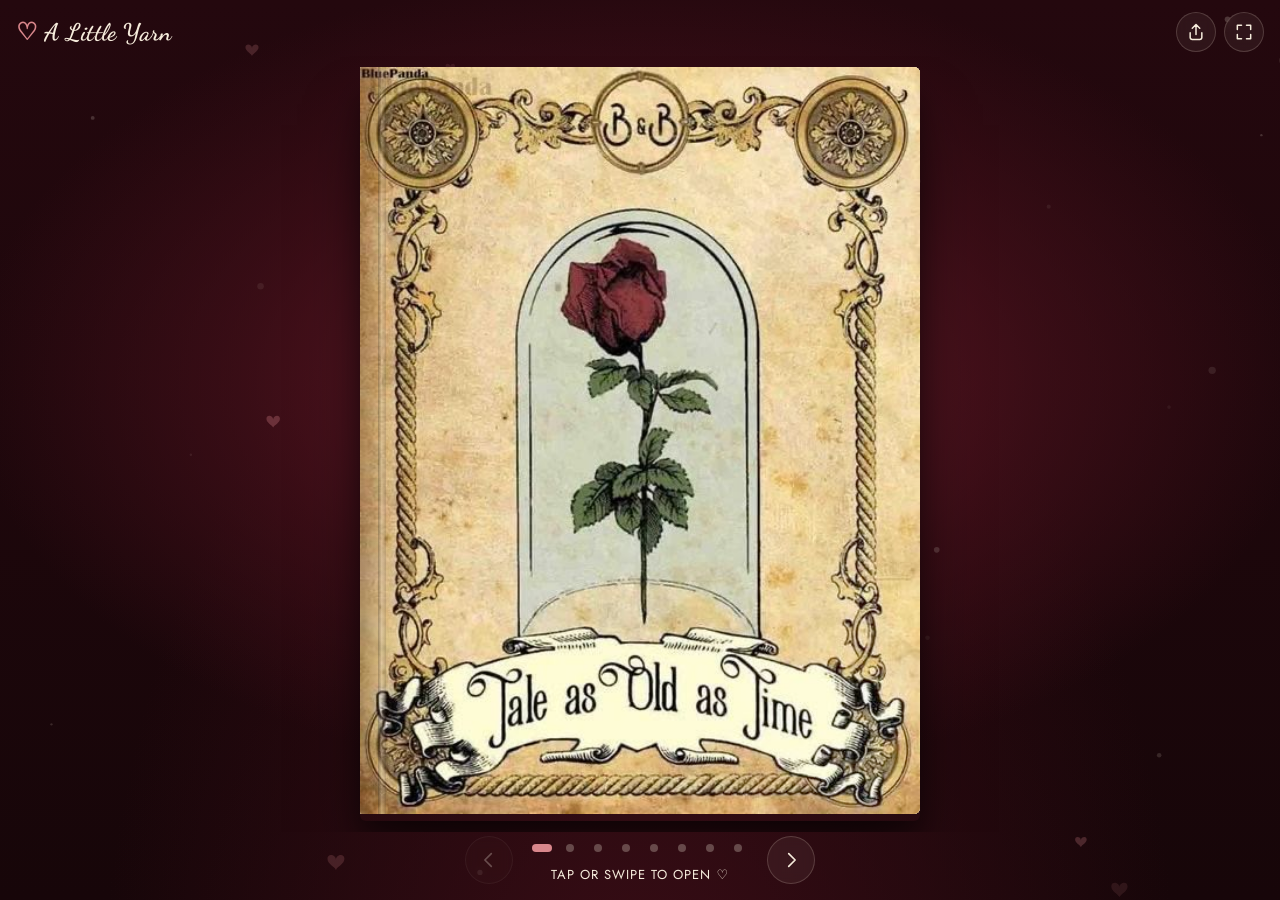
==== index.html @ ace7af51 "Add flip-through booklet site for the bear-ear hood scarf A small static site that shows the product" ====
<!doctype html>
<html lang="en">
<head>
  <meta charset="utf-8" />
  <meta name="viewport" content="width=device-width, initial-scale=1, viewport-fit=cover" />
  <title>A Little Yarn, A Lot of Love</title>
  <meta name="description" content="A tiny handmade booklet: meet the burgundy bear-ear hood scarf, made stitch by stitch with a whole lot of love. 690 EGP with free delivery." />
  <meta name="theme-color" content="#2a0a10" />
  <meta property="og:title" content="A Little Yarn, A Lot of Love ♡" />
  <meta property="og:description" content="Meet your new favorite cuddle buddy. Handmade bear-ear hood scarf, 690 EGP, free delivery." />
  <meta property="og:type" content="website" />
  <meta property="og:url" content="https://abdulrahman-47.github.io/card/" />
  <meta property="og:image" content="https://abdulrahman-47.github.io/card/assets/images/cover.jpg" />
  <meta name="twitter:card" content="summary_large_image" />
  <link rel="icon" href="data:image/svg+xml,%3Csvg xmlns='http://www.w3.org/2000/svg' viewBox='0 0 100 100'%3E%3Ctext y='.9em' font-size='90'%3E%F0%9F%A7%B6%3C/text%3E%3C/svg%3E" />
  <link rel="preconnect" href="https://fonts.googleapis.com" />
  <link rel="preconnect" href="https://fonts.gstatic.com" crossorigin />
  <link href="https://fonts.googleapis.com/css2?family=Caveat:wght@500;700&family=Cormorant+Garamond:ital,wght@0,500;0,600;0,700;1,500&family=Dancing+Script:wght@600;700&family=Jost:wght@400;500&display=swap" rel="stylesheet" />
  <link rel="stylesheet" href="assets/css/style.css" />
  <script>document.documentElement.classList.add('js');</script>
</head>
<body>
  <canvas class="sky" id="sky" aria-hidden="true"></canvas>

  <div class="app">
    <header class="topbar">
      <p class="brand"><span class="brand__heart" aria-hidden="true">♡</span> A Little Yarn</p>
      <div class="topbar__actions">
        <button class="icon-btn" id="shareBtn" type="button" aria-label="Share this booklet" title="Share">
          <svg viewBox="0 0 24 24" aria-hidden="true"><path d="M12 3v12M7.5 7.5 12 3l4.5 4.5M5 13v5.5A2.5 2.5 0 0 0 7.5 21h9a2.5 2.5 0 0 0 2.5-2.5V13" /></svg>
        </button>
        <button class="icon-btn" id="fsBtn" type="button" aria-label="Full screen" title="Full screen">
          <svg viewBox="0 0 24 24" aria-hidden="true"><path d="M4 9V4h5M20 9V4h-5M4 15v5h5M20 15v5h-5" /></svg>
        </button>
      </div>
    </header>

    <main class="stage" id="stage">
      <div class="book" id="book" aria-roledescription="booklet" aria-label="A Little Yarn, A Lot of Love booklet">
        <div class="book__shadow" aria-hidden="true"></div>
        <div class="cast cast--left" aria-hidden="true"></div>
        <div class="cast cast--right" aria-hidden="true"></div>

        <!-- 1 · Cover -->
        <article class="page page--cover" data-title="Cover">
          <img class="cover__art" src="assets/images/cover.jpg" alt="Tale as Old as Time: a red rose under a glass dome in a vintage golden frame" />
          <div class="cover__shine" aria-hidden="true"></div>
        </article>

        <!-- 2 · A little letter -->
        <article class="page page--paper page--letter" data-title="A little letter">
          <div class="letter">
            <p class="letter__kicker reveal rise">Once upon a winter…</p>
            <h2 class="letter__hello reveal rise" style="--d: .1s">Dear you,</h2>
            <p class="reveal rise" style="--d: .2s">This is a tale as old as time: chilly evenings, warm tea, and the cozy things we make for the ones we love.</p>
            <p class="reveal rise" style="--d: .3s">Every loop here was made by hand, stitch by stitch, with patience and a whole lot of heart.</p>
            <p class="reveal rise" style="--d: .4s">Turn the page and meet your new favorite cuddle buddy.</p>
            <p class="letter__sign reveal rise" style="--d: .55s">With love <span aria-hidden="true">♡</span></p>
          </div>
          <img class="sticker sticker--ball reveal pop" style="--d: .7s" src="assets/images/sticker-ball.webp" alt="" />
        </article>

        <!-- 3 · Meet the scarf -->
        <article class="page page--paper page--meet" data-title="Meet your cuddle buddy">
          <h2 class="p-title reveal rise">A Little Yarn,<br />A Lot of Love <span class="heart" aria-hidden="true">♡</span></h2>
          <figure class="photo photo--model reveal drop" style="--rot: -3deg; --d: .15s">
            <span class="tape" aria-hidden="true"></span>
            <img src="assets/images/model.jpg" alt="A girl wearing the burgundy hooded scarf with cream bear-ear pom-poms" />
          </figure>
          <div class="meet__text">
            <p class="lead reveal rise" style="--d: .3s">Meet your new favorite cuddle buddy!</p>
            <p class="reveal rise" style="--d: .4s">Made stitch by stitch with soft, cozy yarn and a whole lot of love.</p>
            <p class="reveal rise" style="--d: .5s">Handmade to keep you warm and stay by your side every winter. <span class="heart" aria-hidden="true">♡</span></p>
          </div>
          <img class="sticker sticker--bear reveal pop" style="--d: .75s" src="assets/images/sticker-bear.webp" alt="" />
        </article>

        <!-- 4 · Big hugs -->
        <article class="page page--paper page--hug" data-title="Big hugs">
          <h2 class="p-title reveal rise">Our arms are long<br />enough to hug you! <span class="heart" aria-hidden="true">♡</span></h2>
          <figure class="photo photo--front reveal drop" style="--rot: -4deg; --d: .15s">
            <span class="tape" aria-hidden="true"></span>
            <img src="assets/images/mannequin-front.jpg" alt="The hood scarf on a mannequin, front view, wrapped once around the neck" />
            <figcaption>front ♡</figcaption>
          </figure>
          <figure class="photo photo--back reveal drop" style="--rot: 3.5deg; --d: .3s">
            <span class="tape tape--alt" aria-hidden="true"></span>
            <img src="assets/images/mannequin-back.jpg" alt="The hood scarf on a mannequin, back view, showing the bear-ear pom-poms" />
            <figcaption>back ♡</figcaption>
          </figure>
          <img class="sticker sticker--girl reveal pop" style="--d: .6s" src="assets/images/sticker-girl.webp" alt="" />
          <p class="scribble reveal rise" style="--d: .8s">wrap it, tie it, hug it!</p>
        </article>

        <!-- 5 · The little details -->
        <article class="page page--paper page--details" data-title="The little details">
          <h2 class="p-title reveal rise">The Little Details</h2>
          <p class="scribble scribble--ears reveal rise" style="--d: .45s">look at those<br />little bear ears!
            <svg class="scribble__arrow" viewBox="0 0 60 30" aria-hidden="true"><path d="M3 22c14-14 32-18 50-10M45 5l9 7-11 4" /></svg>
          </p>
          <figure class="photo photo--closeup reveal drop" style="--rot: 3deg; --d: .15s">
            <span class="tape" aria-hidden="true"></span>
            <img src="assets/images/closeup.jpg" alt="Close-up of a cream pom-pom ear on the plush burgundy hood" />
          </figure>
          <ul class="features">
            <li class="reveal rise" style="--d: .3s"><b>Bear-ear pom-poms</b>, because cute matters</li>
            <li class="reveal rise" style="--d: .4s"><b>A cozy hood</b> that keeps your ears warm</li>
            <li class="reveal rise" style="--d: .5s"><b>Extra-long ends</b> to wrap, tie &amp; hug</li>
            <li class="reveal rise" style="--d: .6s"><b>Plush, velvety yarn</b>, soft as a cloud</li>
          </ul>
          <div class="care reveal rise" style="--d: .7s">
            <h3>Love it longer</h3>
            <p>Hand wash cold · Lay flat to dry<br />Cuddle often <span aria-hidden="true">♡</span></p>
          </div>
          <img class="sticker sticker--yarn reveal pop" style="--d: .85s" src="assets/images/sticker-yarn.webp" alt="" />
        </article>

        <!-- 6 · The tag (barcode) -->
        <article class="page page--tag" data-title="Your little tag">
          <div class="tag-frame">
            <img src="assets/images/barcode-frame.jpg" alt="" />
            <div class="tag">
              <p class="tag__kicker reveal rise">handmade</p>
              <p class="tag__name reveal rise" style="--d: .1s">Bear Hood Scarf</p>
              <div class="tag__slot">
                <div class="barcode" id="barcode" role="img" aria-label="Product barcode">
                  <span class="barcode__laser" aria-hidden="true"></span>
                </div>
              </div>
              <p class="tag__scan reveal rise" style="--d: .9s">scan for a warm hug ♡</p>
            </div>
          </div>
        </article>

        <!-- 7 · Wrapped in love + price -->
        <article class="page page--end" data-title="Price &amp; delivery">
          <p class="end__ever reveal rise">…and they stayed warm, happily ever after.</p>
          <img class="end__art" src="assets/images/wrapped-in-love.jpg" alt="Two smiling yarn balls hugging: Because you deserve to be wrapped in love" />
          <div class="price reveal rise" style="--d: .25s">
            <p class="price__tag"><span class="price__label">only</span> <span class="price__num" id="priceNum" data-value="690">690</span> <span class="price__cur">EGP</span></p>
            <p class="price__ship">
              <svg viewBox="0 0 24 24" aria-hidden="true"><path d="M2.5 6.5h11v9h-11zM13.5 9.5h4l3 3.2v2.8h-7" /><circle cx="6.5" cy="17" r="1.8" /><circle cx="17" cy="17" r="1.8" /></svg>
              Free delivery to your door
            </p>
          </div>
          <div class="hearts" id="hearts" aria-hidden="true"></div>
        </article>

        <!-- 8 · Back cover -->
        <article class="page page--back" data-title="Back cover">
          <div class="back__frame">
            <svg class="back__emblem" viewBox="0 0 96 72" aria-hidden="true">
              <circle class="back__ball" cx="30" cy="42" r="19" />
              <path class="back__wrap" d="M15 31c8-4 22-3 32 6M12 42c10-7 26-6 36 4M16 54c8-6 20-6 28 0M24 25c9 7 12 21 7 35M35 24c-6 9-6 24 2 36" />
              <path class="back__strand" d="M49 46c8 4 14-2 18-8 3-4 7-6 10-11M77 27c-7-6-14-1-12 5-4-5-12-2-10 5 1 6 9 10 13 13 5-4 13-10 9-23" />
            </svg>
            <p class="back__kicker">made by hand · given with love</p>
            <h2 class="back__title">Thank you for reading<br />our little book</h2>
            <button class="back__again" type="button" data-goto="0">Read it again <span aria-hidden="true">↺</span></button>
          </div>
        </article>
      </div>

    </main>

    <nav class="controls" aria-label="Booklet pages">
      <button class="nav-btn" id="prevBtn" type="button" aria-label="Previous page">
        <svg viewBox="0 0 24 24" aria-hidden="true"><path d="m14.5 5-7 7 7 7" /></svg>
      </button>
      <div class="progress">
        <div class="dots" id="dots"></div>
        <p class="counter" id="counter" aria-live="polite">Cover</p>
      </div>
      <button class="nav-btn" id="nextBtn" type="button" aria-label="Next page">
        <svg viewBox="0 0 24 24" aria-hidden="true"><path d="m9.5 5 7 7-7 7" /></svg>
      </button>
    </nav>
  </div>

  <div class="loader" id="loader" aria-hidden="true">
    <div class="loader__ball"></div>
    <p>winding the yarn…</p>
  </div>
  <div class="toast" id="toast" role="status" aria-live="polite"></div>

  <script src="assets/js/booklet.js"></script>
</body>
</html>
---- assets/css/style.css ----
/* ==========================================================================
   A Little Yarn, A Lot of Love: a tiny flip-through booklet
   Page content is sized in cqw (1cqw = 1% of the page width), so every page
   keeps the exact same layout on a phone and on a big screen.
   ========================================================================== */

:root {
  --wine: #7a1b2b;
  --wine-bright: #9b2638;
  --wine-deep: #2a0a10;
  --night: #170609;
  --cream: #f6ecdc;
  --paper: #ecdfc6;
  --ink: #4b2c1d;
  --ink-soft: #74503a;
  --gold: #d6b26c;
  --rose: #d9878c;

  --font-script: "Dancing Script", "Brush Script MT", cursive;
  --font-hand: "Caveat", "Segoe Print", cursive;
  --font-serif: "Cormorant Garamond", Georgia, "Times New Roman", serif;
  --font-ui: "Jost", system-ui, -apple-system, "Segoe UI", sans-serif;

  --pw: 400px; /* page width, set by booklet.js */
  --ease-page: cubic-bezier(.45, .05, .25, 1);
}

*,
*::before,
*::after { box-sizing: border-box; }

html,
body { height: 100%; margin: 0; }

body {
  background:
    radial-gradient(ellipse 70% 60% at 50% 42%, #6a1b2a 0%, rgba(74, 17, 28, .6) 45%, transparent 75%),
    radial-gradient(ellipse at 50% 120%, #3a0d16 0%, transparent 60%),
    linear-gradient(180deg, #24080e 0%, var(--night) 100%);
  background-color: var(--night);
  color: var(--cream);
  font-family: var(--font-ui);
  overflow: hidden;
  -webkit-font-smoothing: antialiased;
  -webkit-tap-highlight-color: transparent;
}

button { font: inherit; color: inherit; }

.sky {
  position: fixed;
  inset: 0;
  width: 100%;
  height: 100%;
  pointer-events: none;
  z-index: 0;
}

/* ---------- App shell ---------- */

.app {
  position: relative;
  z-index: 1;
  display: flex;
  flex-direction: column;
  height: 100vh;
  height: 100dvh;
  padding: env(safe-area-inset-top) env(safe-area-inset-right) env(safe-area-inset-bottom) env(safe-area-inset-left);
}

.topbar {
  flex: none;
  display: flex;
  align-items: center;
  justify-content: space-between;
  padding: 12px 16px 4px;
}

.brand {
  margin: 0;
  font-family: var(--font-script);
  font-size: 24px;
  font-weight: 700;
  letter-spacing: .01em;
  color: var(--cream);
}

.brand__heart {
  display: inline-block;
  color: var(--rose);
  animation: beat 2.4s ease-in-out infinite;
}

.topbar__actions { display: flex; gap: 8px; }

.icon-btn,
.nav-btn {
  display: grid;
  place-items: center;
  border: 1px solid rgba(246, 236, 220, .18);
  background: rgba(246, 236, 220, .06);
  border-radius: 999px;
  cursor: pointer;
  transition: background .25s, transform .25s, border-color .25s, opacity .25s;
  backdrop-filter: blur(6px);
  -webkit-backdrop-filter: blur(6px);
}

.icon-btn { width: 40px; height: 40px; }
.nav-btn { width: 48px; height: 48px; flex: none; }

.icon-btn svg,
.nav-btn svg {
  width: 20px;
  height: 20px;
  fill: none;
  stroke: currentColor;
  stroke-width: 1.8;
  stroke-linecap: round;
  stroke-linejoin: round;
}

.nav-btn svg { width: 22px; height: 22px; }

.icon-btn:hover,
.nav-btn:hover:not(:disabled) {
  background: rgba(246, 236, 220, .14);
  border-color: rgba(246, 236, 220, .35);
}

.nav-btn:active:not(:disabled) { transform: scale(.92); }
.nav-btn:disabled { opacity: .3; cursor: default; }

:focus-visible { outline: 2px solid var(--gold); outline-offset: 3px; }

/* ---------- Stage & book ---------- */

.stage {
  position: relative;
  flex: 1;
  min-height: 0;
  display: flex;
  align-items: center;
  justify-content: center;
  padding: 10px 16px 18px;
  overflow: hidden;
}

.book {
  position: relative;
  width: calc(var(--pw) * 2);
  height: calc(var(--pw) * 4 / 3);
  transition: transform var(--shift-ms, 900ms) var(--ease-page);
  touch-action: pan-y pinch-zoom;
  user-select: none;
  -webkit-user-select: none;
  cursor: grab;
  opacity: 0;
  translate: 0 24px;
  scale: .96;
}

.is-ready .book {
  opacity: 1;
  translate: 0 0;
  scale: 1;
  transition: transform var(--shift-ms, 900ms) var(--ease-page), opacity .9s ease, translate 1.1s cubic-bezier(.2, .8, .2, 1), scale 1.1s cubic-bezier(.2, .8, .2, 1);
}

.book.is-dragging { cursor: grabbing; }

.book__shadow {
  position: absolute;
  top: 2%;
  bottom: -1%;
  left: 50%;
  width: 50%;
  border-radius: 6px;
  box-shadow: 0 34px 60px -10px rgba(0, 0, 0, .6), 0 12px 24px rgba(0, 0, 0, .35);
  transition: left var(--shift-ms, 900ms) var(--ease-page), width var(--shift-ms, 900ms) var(--ease-page);
}

.book[data-state="open"] .book__shadow { left: 0; width: 100%; }
.book[data-state="end"] .book__shadow { left: 0; width: 50%; }
.book[data-mode="single"] .book__shadow { left: 0; width: 100%; }

.leaf {
  position: absolute;
  top: 0;
  height: 100%;
  transform-origin: left center;
  transform-style: preserve-3d;
  will-change: transform;
}

.book[data-mode="spread"] .leaf { left: 50%; width: 50%; }
.book[data-mode="single"] .leaf { left: 0; width: 100%; }

.face {
  position: absolute;
  inset: 0;
  overflow: hidden;
  backface-visibility: hidden;
  -webkit-backface-visibility: hidden;
  background: var(--paper);
}

.face--front { border-radius: 2px 6px 6px 2px; }
.face--back { border-radius: 6px 2px 2px 6px; transform: rotateY(180deg); }

/* soft valley where the page meets the spine */
.face::after {
  content: "";
  position: absolute;
  inset: 0;
  z-index: 5;
  pointer-events: none;
}

.face--front::after { background: linear-gradient(90deg, rgba(60, 28, 10, .32), rgba(60, 28, 10, .08) 4%, transparent 10%); }
.face--back::after { background: linear-gradient(270deg, rgba(60, 28, 10, .32), rgba(60, 28, 10, .08) 4%, transparent 10%); }

.face--blank {
  background:
    radial-gradient(ellipse at 60% 40%, rgba(255, 250, 240, .5), transparent 70%),
    var(--paper) url("../images/paper.jpg") center / 100% 100%;
}

.face--blank::before {
  content: "";
  position: absolute;
  inset: 0;
  background: rgba(236, 223, 198, .82);
}

/* light & shadow while a page is turning (driven by --shade from JS) */
.face__shade {
  position: absolute;
  inset: 0;
  z-index: 6;
  pointer-events: none;
  opacity: var(--shade, 0);
}

.face--front .face__shade { background: linear-gradient(270deg, rgba(25, 8, 4, .7), rgba(25, 8, 4, .25) 55%, rgba(25, 8, 4, .45)); }
.face--back .face__shade { background: linear-gradient(90deg, rgba(25, 8, 4, .7), rgba(25, 8, 4, .25) 55%, rgba(25, 8, 4, .45)); }

.cast {
  position: absolute;
  top: 0;
  height: 100%;
  width: 50%;
  pointer-events: none;
  opacity: 0;
}

.cast--right { left: 50%; background: linear-gradient(90deg, rgba(20, 6, 3, .55), rgba(20, 6, 3, .18) 45%, transparent 85%); }
.cast--left { left: 0; background: linear-gradient(270deg, rgba(20, 6, 3, .55), rgba(20, 6, 3, .18) 45%, transparent 85%); }
.book[data-mode="single"] .cast--right { left: 0; width: 100%; }
.book[data-mode="single"] .cast--left { display: none; }

/* ---------- Controls ---------- */

.controls {
  flex: none;
  display: flex;
  align-items: center;
  justify-content: center;
  gap: 18px;
  padding: 4px 16px 16px;
}

.progress {
  display: flex;
  flex-direction: column;
  align-items: center;
  gap: 6px;
  min-width: 180px;
}

.dots { display: flex; gap: 6px; }

.dot {
  width: 22px;
  height: 22px;
  padding: 0;
  border: 0;
  background: none;
  cursor: pointer;
  display: grid;
  place-items: center;
}

.dot::before {
  content: "";
  width: 8px;
  height: 8px;
  border-radius: 999px;
  background: rgba(246, 236, 220, .28);
  transition: width .35s var(--ease-page), background .35s;
}

.dot:hover::before { background: rgba(246, 236, 220, .55); }
.dot.is-active::before { width: 20px; background: var(--rose); }

.counter {
  margin: 0;
  font-size: 13px;
  letter-spacing: .08em;
  text-transform: uppercase;
  color: rgba(246, 236, 220, .7);
  transition: color .3s;
}

.counter.is-hint { color: var(--cream); animation: glow 2.2s ease-in-out infinite; }

.toast {
  position: fixed;
  left: 50%;
  bottom: 96px;
  z-index: 20;
  padding: 10px 18px;
  border-radius: 999px;
  background: var(--cream);
  color: var(--wine);
  font-size: 15px;
  font-weight: 500;
  box-shadow: 0 10px 30px rgba(0, 0, 0, .35);
  opacity: 0;
  translate: -50% 12px;
  pointer-events: none;
  transition: opacity .3s, translate .3s;
}

.toast.is-shown { opacity: 1; translate: -50% 0; }

/* ---------- Loader ---------- */

.loader {
  position: fixed;
  inset: 0;
  z-index: 30;
  display: grid;
  place-content: center;
  justify-items: center;
  gap: 18px;
  background: var(--night);
  color: rgba(246, 236, 220, .8);
  font-family: var(--font-hand);
  font-size: 24px;
  transition: opacity .7s ease, visibility .7s;
}

.loader p { margin: 0; }

.loader__ball {
  width: 64px;
  height: 64px;
  border-radius: 50%;
  background:
    repeating-linear-gradient(60deg, transparent 0 6px, rgba(0, 0, 0, .22) 6px 8px),
    repeating-linear-gradient(-30deg, transparent 0 7px, rgba(255, 255, 255, .08) 7px 9px),
    radial-gradient(circle at 35% 30%, var(--wine-bright), var(--wine) 60%, #4d0f1a);
  box-shadow: inset -6px -8px 14px rgba(0, 0, 0, .35);
  animation: spin 1.6s linear infinite;
}

.is-ready .loader { opacity: 0; visibility: hidden; }

/* ==========================================================================
   Pages
   ========================================================================== */

.page {
  position: absolute;
  inset: 0;
  overflow: hidden;
  container-type: inline-size;
  color: var(--ink);
  font-family: var(--font-serif);
}

.page img { display: block; max-width: none; -webkit-user-drag: none; }

.page--paper { background: var(--paper) url("../images/paper.jpg") center / 100% 100% no-repeat; }

.p-title {
  position: absolute;
  left: 8cqw;
  right: 8cqw;
  top: 14cqw;
  margin: 0;
  font-family: var(--font-script);
  font-weight: 700;
  font-size: 7cqw;
  line-height: 1.08;
  text-align: center;
  color: var(--wine);
}

.heart { color: var(--rose); font-family: var(--font-serif); }

.photo {
  position: absolute;
  margin: 0;
  padding: 1.5cqw 1.5cqw 1.5cqw;
  background: #fffaf2;
  border-radius: .4cqw;
  box-shadow: 0 1.4cqw 2.6cqw rgba(70, 35, 12, .28), 0 .2cqw .5cqw rgba(70, 35, 12, .2);
  transform: rotate(var(--rot, 0deg));
}

.photo img { width: 100%; height: auto; border-radius: .2cqw; }

.photo figcaption {
  font-family: var(--font-hand);
  font-weight: 700;
  font-size: 4.6cqw;
  line-height: 1;
  text-align: center;
  color: var(--wine);
  padding-top: 1.4cqw;
}

.tape {
  position: absolute;
  top: -2.4cqw;
  left: 50%;
  width: 15cqw;
  height: 4.6cqw;
  translate: -50% 0;
  rotate: -4deg;
  background:
    repeating-linear-gradient(45deg, rgba(255, 255, 255, .25) 0 1.2cqw, transparent 1.2cqw 2.4cqw),
    rgba(217, 135, 140, .72);
  box-shadow: 0 .3cqw .6cqw rgba(70, 35, 12, .15);
  clip-path: polygon(2% 0, 98% 4%, 100% 50%, 97% 100%, 1% 96%, 0 50%);
  z-index: 2;
}

.tape--alt {
  rotate: 5deg;
  background:
    repeating-linear-gradient(90deg, rgba(255, 255, 255, .3) 0 1cqw, transparent 1cqw 2cqw),
    rgba(214, 178, 108, .7);
}

.sticker {
  position: absolute;
  height: auto;
  filter: drop-shadow(0 1cqw 1.2cqw rgba(70, 30, 10, .3));
  z-index: 3;
}

.scribble {
  position: absolute;
  margin: 0;
  font-family: var(--font-hand);
  font-weight: 700;
  font-size: 5cqw;
  line-height: 1.05;
  color: var(--wine);
}

.scribble__arrow {
  display: block;
  width: 13cqw;
  height: 6.5cqw;
  fill: none;
  stroke: currentColor;
  stroke-width: 2.4;
  stroke-linecap: round;
  stroke-linejoin: round;
}

/* ---------- 1 · Cover ---------- */

.page--cover { background: #3b2a1c; }

.cover__art { width: 100%; height: 100%; object-fit: cover; }

.page--cover::before {
  /* the hinge of a hard cover */
  content: "";
  position: absolute;
  inset: 0 auto 0 3.2cqw;
  width: 1.4cqw;
  z-index: 2;
  background: linear-gradient(90deg, rgba(0, 0, 0, .22), rgba(255, 245, 225, .25) 45%, rgba(0, 0, 0, .12));
}

.cover__shine {
  position: absolute;
  inset: 0;
  z-index: 3;
  pointer-events: none;
  background: linear-gradient(115deg, transparent 30%, rgba(255, 248, 230, .32) 45%, transparent 60%);
  background-size: 260% 100%;
  animation: shine 6s ease-in-out infinite;
  mix-blend-mode: soft-light;
}

/* ---------- 2 · Letter ---------- */

.letter {
  position: absolute;
  left: 18cqw;
  right: 17cqw;
  top: 17cqw;
  font-family: var(--font-hand);
  font-size: 4.9cqw;
  font-weight: 500;
  line-height: 1.28;
  color: var(--ink);
}

.letter p { margin: 0 0 2.2cqw; }

.letter__kicker {
  font-family: var(--font-script);
  font-weight: 600;
  font-size: 4.6cqw;
  color: var(--ink-soft);
  text-align: center;
}

.letter__hello {
  margin: 3cqw 0 1.4cqw;
  font-weight: 700;
  font-size: 7cqw;
  line-height: 1;
  color: var(--wine);
}

.letter__sign {
  text-align: right;
  font-weight: 700;
  font-size: 5.6cqw;
  color: var(--wine);
}

.letter__sign span { color: var(--rose); }

.sticker--ball { width: 17cqw; left: 9cqw; bottom: 11cqw; rotate: -8deg; }

/* ---------- 3 · Meet ---------- */

.photo--model { left: 7cqw; top: 34cqw; width: 37cqw; }

.meet__text {
  position: absolute;
  left: 50cqw;
  right: 8cqw;
  top: 36cqw;
  font-size: 4.2cqw;
  font-weight: 600;
  line-height: 1.3;
}

.meet__text p { margin: 0 0 2.2cqw; }

.meet__text .lead {
  font-family: var(--font-script);
  font-weight: 700;
  font-size: 5.4cqw;
  line-height: 1.1;
  color: var(--wine);
}

.sticker--bear { width: 25cqw; right: 9cqw; bottom: 7cqw; rotate: 4deg; }

/* ---------- 4 · Hugs ---------- */

.photo--front { left: 10cqw; top: 32cqw; width: 33cqw; }
.photo--back { right: 10cqw; top: 35cqw; width: 33cqw; }
.sticker--girl { width: 31cqw; left: 6cqw; bottom: 5cqw; }
.page--hug .scribble { left: 41cqw; bottom: 18.5cqw; font-size: 4.6cqw; rotate: -4deg; }

/* ---------- 5 · Details ---------- */

.page--details .p-title { top: 13.5cqw; }

.photo--closeup { right: 9cqw; top: 26cqw; width: 40cqw; }

.scribble--ears { left: 11cqw; top: 31cqw; rotate: -4deg; }
.scribble--ears .scribble__arrow { margin: 1cqw 0 0 18cqw; }

.features {
  position: absolute;
  left: 11cqw;
  right: 10cqw;
  top: 66cqw;
  margin: 0;
  padding: 0;
  list-style: none;
  font-size: 4.2cqw;
  font-weight: 500;
  line-height: 1.25;
}

.features li {
  position: relative;
  padding-left: 5.5cqw;
  margin-bottom: 1.8cqw;
}

.features li::before {
  content: "♡";
  position: absolute;
  left: 0;
  top: -.1em;
  color: var(--rose);
  font-weight: 700;
}

.features b { color: var(--wine); font-weight: 700; }

.care {
  position: absolute;
  left: 10cqw;
  top: 93cqw;
  width: 55cqw;
  padding: 2cqw 3cqw 2.4cqw;
  border: .35cqw dashed rgba(122, 27, 43, .45);
  border-radius: 2cqw;
  background: rgba(255, 250, 240, .45);
  rotate: -1.5deg;
}

.care h3 {
  margin: 0 0 .6cqw;
  font-family: var(--font-script);
  font-size: 5cqw;
  font-weight: 700;
  color: var(--wine);
}

.care p {
  margin: 0;
  font-family: var(--font-hand);
  font-size: 4.1cqw;
  font-weight: 500;
  line-height: 1.15;
}

.sticker--yarn { width: 29cqw; right: 8cqw; bottom: 6cqw; rotate: 6deg; }

/* ---------- 6 · Tag + barcode ---------- */

.page--tag { background: #f2e6d4; }

.tag-frame {
  position: absolute;
  top: 0;
  bottom: 0;
  left: 50%;
  aspect-ratio: 938 / 1600;
  translate: -50% 0;
}

.tag-frame > img { width: 100%; height: 100%; }

.tag {
  /* sits exactly inside the white card of the illustration */
  position: absolute;
  left: 30.4%;
  top: 26.7%;
  width: 39.3%;
  height: 47.9%;
  display: flex;
  flex-direction: column;
  align-items: center;
  padding: 3.4cqw 2cqw 2.6cqw;
  text-align: center;
}

.tag__kicker {
  margin: 0;
  font-family: var(--font-ui);
  font-size: 2cqw;
  letter-spacing: .22em;
  text-transform: uppercase;
  color: var(--ink-soft);
}

.tag__name {
  margin: 1cqw 0 0;
  font-family: var(--font-script);
  font-weight: 700;
  font-size: 4.6cqw;
  line-height: 1;
  color: var(--wine);
}

.tag__slot {
  position: relative;
  flex: 1;
  width: 100%;
  margin: 2.4cqw 0 2cqw;
  container-type: size;
}

.barcode {
  position: absolute;
  left: 50%;
  top: 50%;
  width: 100cqh;
  height: 82cqw;
  translate: -50% -50%;
  rotate: 90deg;
  overflow: hidden;
}

.barcode svg { display: block; width: 100%; height: 100%; }
.barcode .bar { fill: #2a1410; transform-box: fill-box; transform-origin: 50% 100%; }
.barcode text { fill: #2a1410; font-family: var(--font-ui); font-size: 8.5px; font-weight: 500; }

.barcode__laser {
  position: absolute;
  left: -4%;
  right: -4%;
  top: 0;
  height: 2px;
  background: #ff3448;
  box-shadow: 0 0 6px 2px rgba(255, 52, 72, .7), 0 0 16px 4px rgba(255, 52, 72, .35);
  opacity: 0;
}

.page.is-visible .barcode__laser { animation: laser 2.4s 1.1s ease-in-out infinite; }

.tag__scan {
  margin: 0;
  font-family: var(--font-hand);
  font-weight: 700;
  font-size: 3.9cqw;
  line-height: 1;
  color: var(--wine);
}

/* ---------- 7 · The end + price ---------- */

.page--end { background: linear-gradient(180deg, #f0e0ca, #ebdcc3); }

.end__art {
  position: absolute;
  left: 0;
  top: -15cqw;
  width: 100%;
  height: auto;
  -webkit-mask-image: linear-gradient(180deg, transparent 8%, #000 22%, #000 84%, transparent 97%);
  mask-image: linear-gradient(180deg, transparent 8%, #000 22%, #000 84%, transparent 97%);
}

.end__ever {
  position: absolute;
  left: 0;
  right: 0;
  top: 5cqw;
  margin: 0;
  z-index: 1;
  font-family: var(--font-hand);
  font-weight: 700;
  font-size: 4.8cqw;
  line-height: 1.1;
  text-align: center;
  color: var(--ink-soft);
}

.price {
  position: absolute;
  left: 0;
  right: 0;
  bottom: 5cqw;
  display: flex;
  flex-direction: column;
  align-items: center;
  gap: 1.6cqw;
  z-index: 1;
}

.price__tag {
  position: relative;
  margin: 0;
  display: flex;
  align-items: baseline;
  gap: 1.6cqw;
  padding: 1.2cqw 6cqw 1.6cqw;
  color: var(--wine);
}

.price__tag::before,
.price__tag::after {
  content: "";
  position: absolute;
  top: 55%;
  width: 4cqw;
  height: .35cqw;
  background: currentColor;
  opacity: .35;
}

.price__tag::before { left: 0; }
.price__tag::after { right: 0; }

.price__label {
  font-family: var(--font-hand);
  font-weight: 700;
  font-size: 5.4cqw;
}

.price__num {
  font-family: var(--font-serif);
  font-weight: 700;
  font-size: 13cqw;
  line-height: .9;
  font-variant-numeric: lining-nums tabular-nums;
}

.price__cur {
  font-family: var(--font-serif);
  font-weight: 700;
  font-size: 5cqw;
  letter-spacing: .06em;
}

.price__ship {
  margin: 0;
  display: inline-flex;
  align-items: center;
  gap: 1.6cqw;
  padding: 1.5cqw 3.6cqw;
  border-radius: 99cqw;
  background: var(--wine);
  color: var(--cream);
  font-family: var(--font-ui);
  font-size: 3.4cqw;
  font-weight: 500;
  letter-spacing: .03em;
  box-shadow: 0 1cqw 2cqw rgba(122, 27, 43, .3);
}

.price__ship svg {
  width: 4.6cqw;
  height: 4.6cqw;
  fill: none;
  stroke: currentColor;
  stroke-width: 1.7;
  stroke-linejoin: round;
}

.page.is-visible .price__ship { animation: wiggle 3.2s 1.6s ease-in-out infinite; }

.hearts { position: absolute; inset: 0; pointer-events: none; z-index: 2; }

.hearts span {
  position: absolute;
  bottom: 18cqw;
  font-family: var(--font-serif);
  color: var(--rose);
  animation: float-up var(--t, 2.4s) var(--d, 0s) ease-out forwards;
  opacity: 0;
}

/* ---------- 8 · Back cover ---------- */

.page--back {
  display: grid;
  place-items: center;
  background:
    radial-gradient(ellipse at 30% 20%, rgba(255, 210, 200, .14), transparent 55%),
    radial-gradient(ellipse at 70% 90%, rgba(0, 0, 0, .35), transparent 60%),
    repeating-linear-gradient(35deg, rgba(255, 255, 255, .025) 0 2px, transparent 2px 5px),
    linear-gradient(160deg, #8c2234, #5e1322 60%, #440d18);
  color: var(--cream);
}

.back__frame {
  position: absolute;
  inset: 6cqw;
  display: flex;
  flex-direction: column;
  align-items: center;
  justify-content: center;
  gap: 3cqw;
  border: .5cqw solid rgba(214, 178, 108, .7);
  outline: .25cqw solid rgba(214, 178, 108, .45);
  outline-offset: -2.2cqw;
  border-radius: 1cqw;
  text-align: center;
}

.back__emblem { width: 30cqw; height: auto; overflow: visible; }
.back__ball { fill: rgba(214, 178, 108, .14); stroke: var(--gold); stroke-width: 1.8; }
.back__wrap { fill: none; stroke: rgba(214, 178, 108, .6); stroke-width: 1.3; stroke-linecap: round; }
.back__strand { fill: none; stroke: var(--gold); stroke-width: 1.8; stroke-linecap: round; stroke-linejoin: round; }
.page.is-visible .back__strand { stroke-dasharray: 120; animation: draw 2.4s .3s ease-out both; }

.back__kicker {
  margin: 0;
  font-family: var(--font-ui);
  font-size: 2.6cqw;
  letter-spacing: .25em;
  text-transform: uppercase;
  color: var(--gold);
}

.back__title {
  margin: 0;
  font-family: var(--font-script);
  font-weight: 700;
  font-size: 7cqw;
  line-height: 1.15;
}

.back__again {
  margin-top: 3cqw;
  padding: 2cqw 5.5cqw;
  border: .3cqw solid var(--gold);
  border-radius: 99cqw;
  background: transparent;
  color: var(--cream);
  font-family: var(--font-ui);
  font-size: 3.4cqw;
  letter-spacing: .06em;
  cursor: pointer;
  transition: background .25s, color .25s;
}

.back__again:hover { background: var(--gold); color: var(--wine-deep); }

/* ==========================================================================
   Page entrance animations (replayed every time a page comes into view)
   ========================================================================== */

.js .reveal { opacity: 0; }

.js .page.is-visible .reveal.rise { animation: rise .8s var(--d, 0s) cubic-bezier(.2, .8, .2, 1) both; }
.js .page.is-visible .reveal.drop { animation: drop .9s var(--d, 0s) cubic-bezier(.2, .9, .25, 1.15) both; }
.js .page.is-visible .reveal.pop { animation: pop .75s var(--d, 0s) cubic-bezier(.34, 1.56, .64, 1) both, sway 5s calc(var(--d, 0s) + .8s) ease-in-out infinite; }

.js .page.is-visible .barcode .bar { animation: bar-in .5s calc(.35s + var(--i) * 14ms) cubic-bezier(.2, .8, .2, 1) both; }

@keyframes rise {
  from { opacity: 0; translate: 0 3cqw; }
  to { opacity: 1; translate: 0 0; }
}

@keyframes drop {
  from { opacity: 0; translate: 0 -6cqw; scale: 1.08; }
  to { opacity: 1; translate: 0 0; scale: 1; }
}

@keyframes pop {
  from { opacity: 0; scale: .3; }
  to { opacity: 1; scale: 1; }
}

@keyframes sway {
  0%, 100% { translate: 0 0; }
  50% { translate: 0 -1cqw; }
}

@keyframes bar-in {
  from { transform: scaleY(0); }
  to { transform: scaleY(1); }
}

@keyframes laser {
  0% { top: 4%; opacity: 0; }
  10% { opacity: 1; }
  50% { top: 70%; opacity: 1; }
  60% { opacity: 1; }
  100% { top: 4%; opacity: 0; }
}

@keyframes wiggle {
  0%, 84%, 100% { rotate: 0deg; }
  88% { rotate: -3deg; }
  92% { rotate: 3deg; }
  96% { rotate: -1.5deg; }
}

@keyframes float-up {
  0% { opacity: 0; translate: 0 0; scale: .4; }
  15% { opacity: 1; }
  100% { opacity: 0; translate: var(--x, 0) -50cqw; scale: 1.1; rotate: var(--r, 0deg); }
}

@keyframes shine {
  0%, 30% { background-position: 130% 0; }
  70%, 100% { background-position: -30% 0; }
}

@keyframes beat {
  0%, 100% { scale: 1; }
  12% { scale: 1.15; }
  24% { scale: 1; }
  36% { scale: 1.1; }
  48% { scale: 1; }
}

@keyframes draw {
  from { stroke-dashoffset: 120; }
  to { stroke-dashoffset: 0; }
}

@keyframes glow {
  0%, 100% { opacity: .65; }
  50% { opacity: 1; }
}

@keyframes spin { to { rotate: 360deg; } }

/* ---------- Small screens ---------- */

@media (max-width: 520px) {
  .brand { font-size: 21px; }
  .controls { gap: 12px; padding-bottom: 12px; }
  .progress { min-width: 0; }
  .dot { width: 18px; }
  .dot.is-active::before { width: 16px; }
}

/* Short screens (phones held sideways): give the booklet all the height */
@media (max-height: 520px) {
  .topbar { position: absolute; top: 0; right: 0; z-index: 2; padding: 8px 12px; }
  .brand { display: none; }
  .stage { padding: 8px 16px 6px; }
  .controls { padding-bottom: 8px; }
  .counter { display: none; }
}

@media (prefers-reduced-motion: reduce) {
  *,
  *::before,
  *::after {
    animation-duration: .01ms !important;
    animation-iteration-count: 1 !important;
    transition-duration: .01ms !important;
  }
}

/* No JavaScript: show the pages as a simple scrolling stack */
html:not(.js) body { overflow: auto; }
html:not(.js) .app { height: auto; }
html:not(.js) .book { opacity: 1; width: min(92vw, 520px); height: auto; translate: none; scale: none; display: grid; gap: 24px; margin: 0 auto; }
html:not(.js) .page { position: relative; aspect-ratio: 3 / 4; }
html:not(.js) .controls,
html:not(.js) .loader,
html:not(.js) .topbar__actions,
html:not(.js) .book__shadow,
html:not(.js) .cast { display: none; }
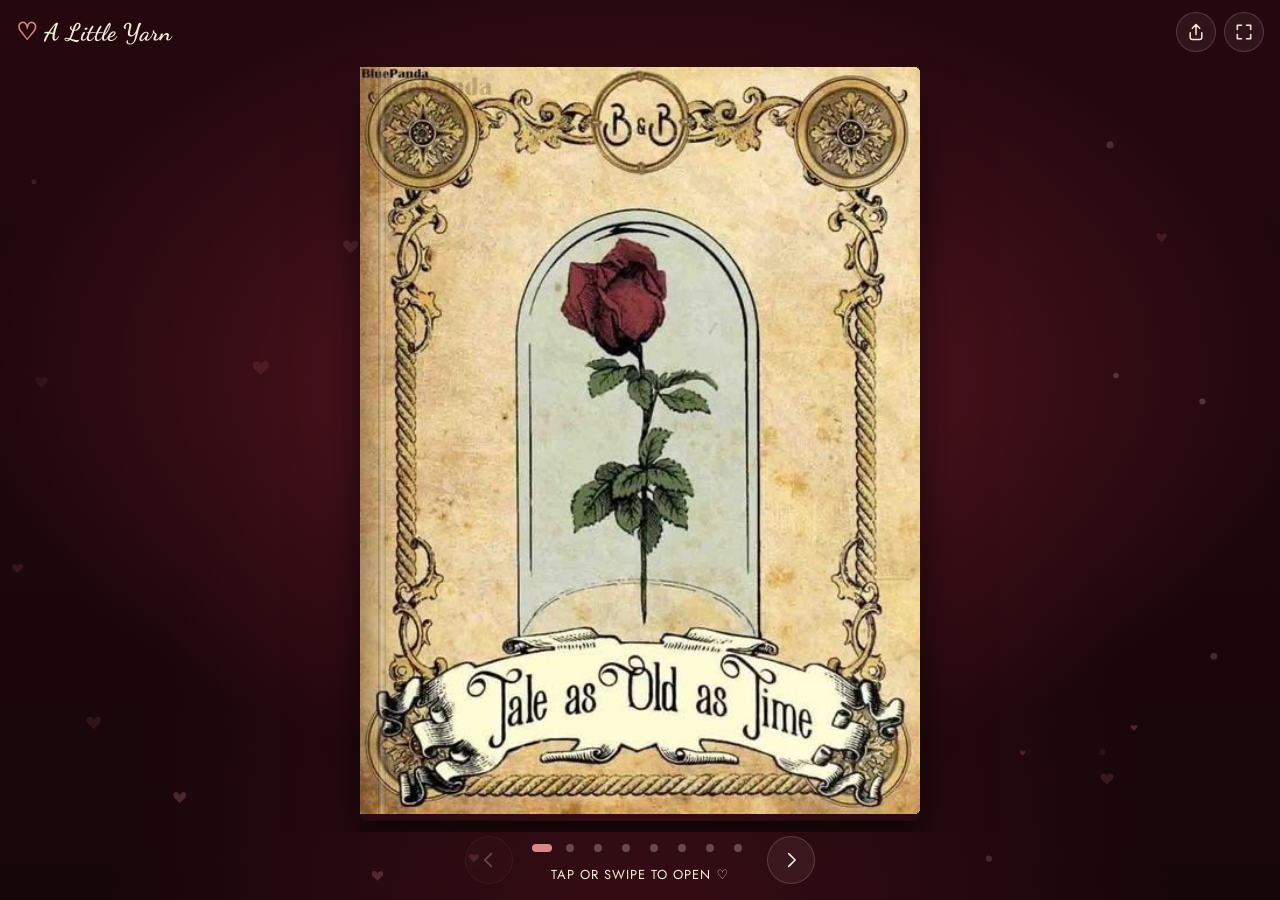
==== commit 1dfeb68b: "Replace the placeholder barcode with a QR code to the booklet The tag page now shows a real QR code " ====
--- a/index.html
+++ b/index.html
@@ -115,19 +115,21 @@
           <img class="sticker sticker--yarn reveal pop" style="--d: .85s" src="assets/images/sticker-yarn.webp" alt="" />
         </article>
 
-        <!-- 6 · The tag (barcode) -->
+        <!-- 6 · The tag (QR code to this booklet) -->
         <article class="page page--tag" data-title="Your little tag">
           <div class="tag-frame">
-            <img src="assets/images/barcode-frame.jpg" alt="" />
+            <img src="assets/images/tag-frame.jpg" alt="" />
             <div class="tag">
-              <p class="tag__kicker reveal rise">handmade</p>
+              <p class="tag__kicker reveal rise">scan me</p>
               <p class="tag__name reveal rise" style="--d: .1s">Bear Hood Scarf</p>
               <div class="tag__slot">
-                <div class="barcode" id="barcode" role="img" aria-label="Product barcode">
-                  <span class="barcode__laser" aria-hidden="true"></span>
-                </div>
+                <button class="qr" id="qr" type="button" aria-label="QR code that opens this booklet. Tap to share the link.">
+                  <span class="qr__frame" aria-hidden="true"></span>
+                  <span class="qr__scan" aria-hidden="true"></span>
+                </button>
               </div>
-              <p class="tag__scan reveal rise" style="--d: .9s">scan for a warm hug ♡</p>
+              <p class="tag__scan reveal rise" style="--d: 1.1s">scan or tap to share ♡</p>
+              <p class="tag__url reveal rise" id="qrUrl" style="--d: 1.2s">abdulrahman-47.github.io/card</p>
             </div>
           </div>
         </article>
@@ -183,6 +185,7 @@
   </div>
   <div class="toast" id="toast" role="status" aria-live="polite"></div>
 
+  <script src="assets/js/qr-data.js"></script>
   <script src="assets/js/booklet.js"></script>
 </body>
 </html>
--- a/assets/css/style.css
+++ b/assets/css/style.css
@@ -645,7 +645,7 @@
 
 .sticker--yarn { width: 29cqw; right: 8cqw; bottom: 6cqw; rotate: 6deg; }
 
-/* ---------- 6 · Tag + barcode ---------- */
+/* ---------- 6 · Tag + QR code ---------- */
 
 .page--tag { background: #f2e6d4; }
 
@@ -693,40 +693,82 @@
 }
 
 .tag__slot {
-  position: relative;
   flex: 1;
   width: 100%;
-  margin: 2.4cqw 0 2cqw;
-  container-type: size;
-}
-
-.barcode {
-  position: absolute;
-  left: 50%;
-  top: 50%;
-  width: 100cqh;
-  height: 82cqw;
-  translate: -50% -50%;
-  rotate: 90deg;
-  overflow: hidden;
-}
-
-.barcode svg { display: block; width: 100%; height: 100%; }
-.barcode .bar { fill: #2a1410; transform-box: fill-box; transform-origin: 50% 100%; }
-.barcode text { fill: #2a1410; font-family: var(--font-ui); font-size: 8.5px; font-weight: 500; }
-
-.barcode__laser {
-  position: absolute;
-  left: -4%;
-  right: -4%;
-  top: 0;
-  height: 2px;
-  background: #ff3448;
-  box-shadow: 0 0 6px 2px rgba(255, 52, 72, .7), 0 0 16px 4px rgba(255, 52, 72, .35);
+  display: grid;
+  place-items: center;
+}
+
+.qr {
+  position: relative;
+  width: 24.4cqw;
+  aspect-ratio: 1;
+  padding: 0;
+  border: 0;
+  border-radius: 1.4cqw;
+  background: none;
+  cursor: pointer;
+  transition: scale .2s;
+}
+
+.qr:active { scale: .96; }
+
+.qr svg { display: block; width: 100%; height: 100%; }
+.qr__bg { fill: #fffdf8; }
+.qr__dot { fill: #5c1424; }
+.qr__eye-ring { fill: none; stroke: var(--wine); stroke-width: 1; }
+.qr__eye-dot { fill: #4a0f18; }
+.qr__badge circle { fill: #fffaf2; stroke: var(--rose); stroke-width: .35; }
+
+.qr__dot,
+.qr__eye,
+.qr__badge,
+.qr__badge image { transform-box: fill-box; transform-origin: center; }
+
+/* little viewfinder corners */
+.qr__frame {
+  --c: var(--rose);
+  --t: .45cqw;
+  --l: 3.6cqw;
+  position: absolute;
+  inset: -1.1cqw;
+  pointer-events: none;
+  background:
+    linear-gradient(var(--c) 0 0) left top / var(--l) var(--t),
+    linear-gradient(var(--c) 0 0) left top / var(--t) var(--l),
+    linear-gradient(var(--c) 0 0) right top / var(--l) var(--t),
+    linear-gradient(var(--c) 0 0) right top / var(--t) var(--l),
+    linear-gradient(var(--c) 0 0) left bottom / var(--l) var(--t),
+    linear-gradient(var(--c) 0 0) left bottom / var(--t) var(--l),
+    linear-gradient(var(--c) 0 0) right bottom / var(--l) var(--t),
+    linear-gradient(var(--c) 0 0) right bottom / var(--t) var(--l);
+  background-repeat: no-repeat;
+}
+
+.page.is-visible .qr__frame { animation: breathe 2.6s 1.4s ease-in-out infinite; }
+
+.qr__scan {
+  position: absolute;
+  left: 3%;
+  right: 3%;
+  top: 2%;
+  height: 16%;
+  border-bottom: .35cqw solid rgba(217, 135, 140, .9);
+  background: linear-gradient(180deg, transparent, rgba(217, 135, 140, .22));
+  box-shadow: 0 .6cqw 1.4cqw -.6cqw rgba(217, 135, 140, .8);
   opacity: 0;
-}
-
-.page.is-visible .barcode__laser { animation: laser 2.4s 1.1s ease-in-out infinite; }
+  pointer-events: none;
+}
+
+.page.is-visible .qr__scan { animation: qr-scan 3s 1.6s ease-in-out infinite; }
+
+.tag__url {
+  margin: .9cqw 0 0;
+  font-family: var(--font-ui);
+  font-size: 1.75cqw;
+  letter-spacing: .04em;
+  color: var(--ink-soft);
+}
 
 .tag__scan {
   margin: 0;
@@ -938,7 +980,14 @@
 .js .page.is-visible .reveal.drop { animation: drop .9s var(--d, 0s) cubic-bezier(.2, .9, .25, 1.15) both; }
 .js .page.is-visible .reveal.pop { animation: pop .75s var(--d, 0s) cubic-bezier(.34, 1.56, .64, 1) both, sway 5s calc(var(--d, 0s) + .8s) ease-in-out infinite; }
 
-.js .page.is-visible .barcode .bar { animation: bar-in .5s calc(.35s + var(--i) * 14ms) cubic-bezier(.2, .8, .2, 1) both; }
+.js .page .qr__dot,
+.js .page .qr__eye,
+.js .page .qr__badge { transform: scale(0); }
+
+.js .page.is-visible .qr__dot,
+.js .page.is-visible .qr__eye { animation: qr-pop .5s var(--d, 0s) cubic-bezier(.34, 1.56, .64, 1) forwards; }
+.js .page.is-visible .qr__badge { animation: qr-pop .7s 1s cubic-bezier(.34, 1.56, .64, 1) forwards; }
+.js .page.is-visible .qr__badge image { animation: qr-beat 2.4s 1.8s ease-in-out infinite; }
 
 @keyframes rise {
   from { opacity: 0; translate: 0 3cqw; }
@@ -960,17 +1009,29 @@
   50% { translate: 0 -1cqw; }
 }
 
-@keyframes bar-in {
-  from { transform: scaleY(0); }
-  to { transform: scaleY(1); }
-}
-
-@keyframes laser {
-  0% { top: 4%; opacity: 0; }
-  10% { opacity: 1; }
-  50% { top: 70%; opacity: 1; }
-  60% { opacity: 1; }
-  100% { top: 4%; opacity: 0; }
+@keyframes qr-pop {
+  from { transform: scale(0); }
+  to { transform: scale(1); }
+}
+
+@keyframes qr-beat {
+  0%, 100% { transform: scale(1); }
+  12% { transform: scale(1.12); }
+  24% { transform: scale(1); }
+  36% { transform: scale(1.08); }
+  48% { transform: scale(1); }
+}
+
+@keyframes qr-scan {
+  0% { top: 2%; opacity: 0; }
+  12% { opacity: 1; }
+  80% { opacity: 1; }
+  100% { top: 82%; opacity: 0; }
+}
+
+@keyframes breathe {
+  0%, 100% { scale: 1; }
+  50% { scale: 1.04; }
 }
 
 @keyframes wiggle {
